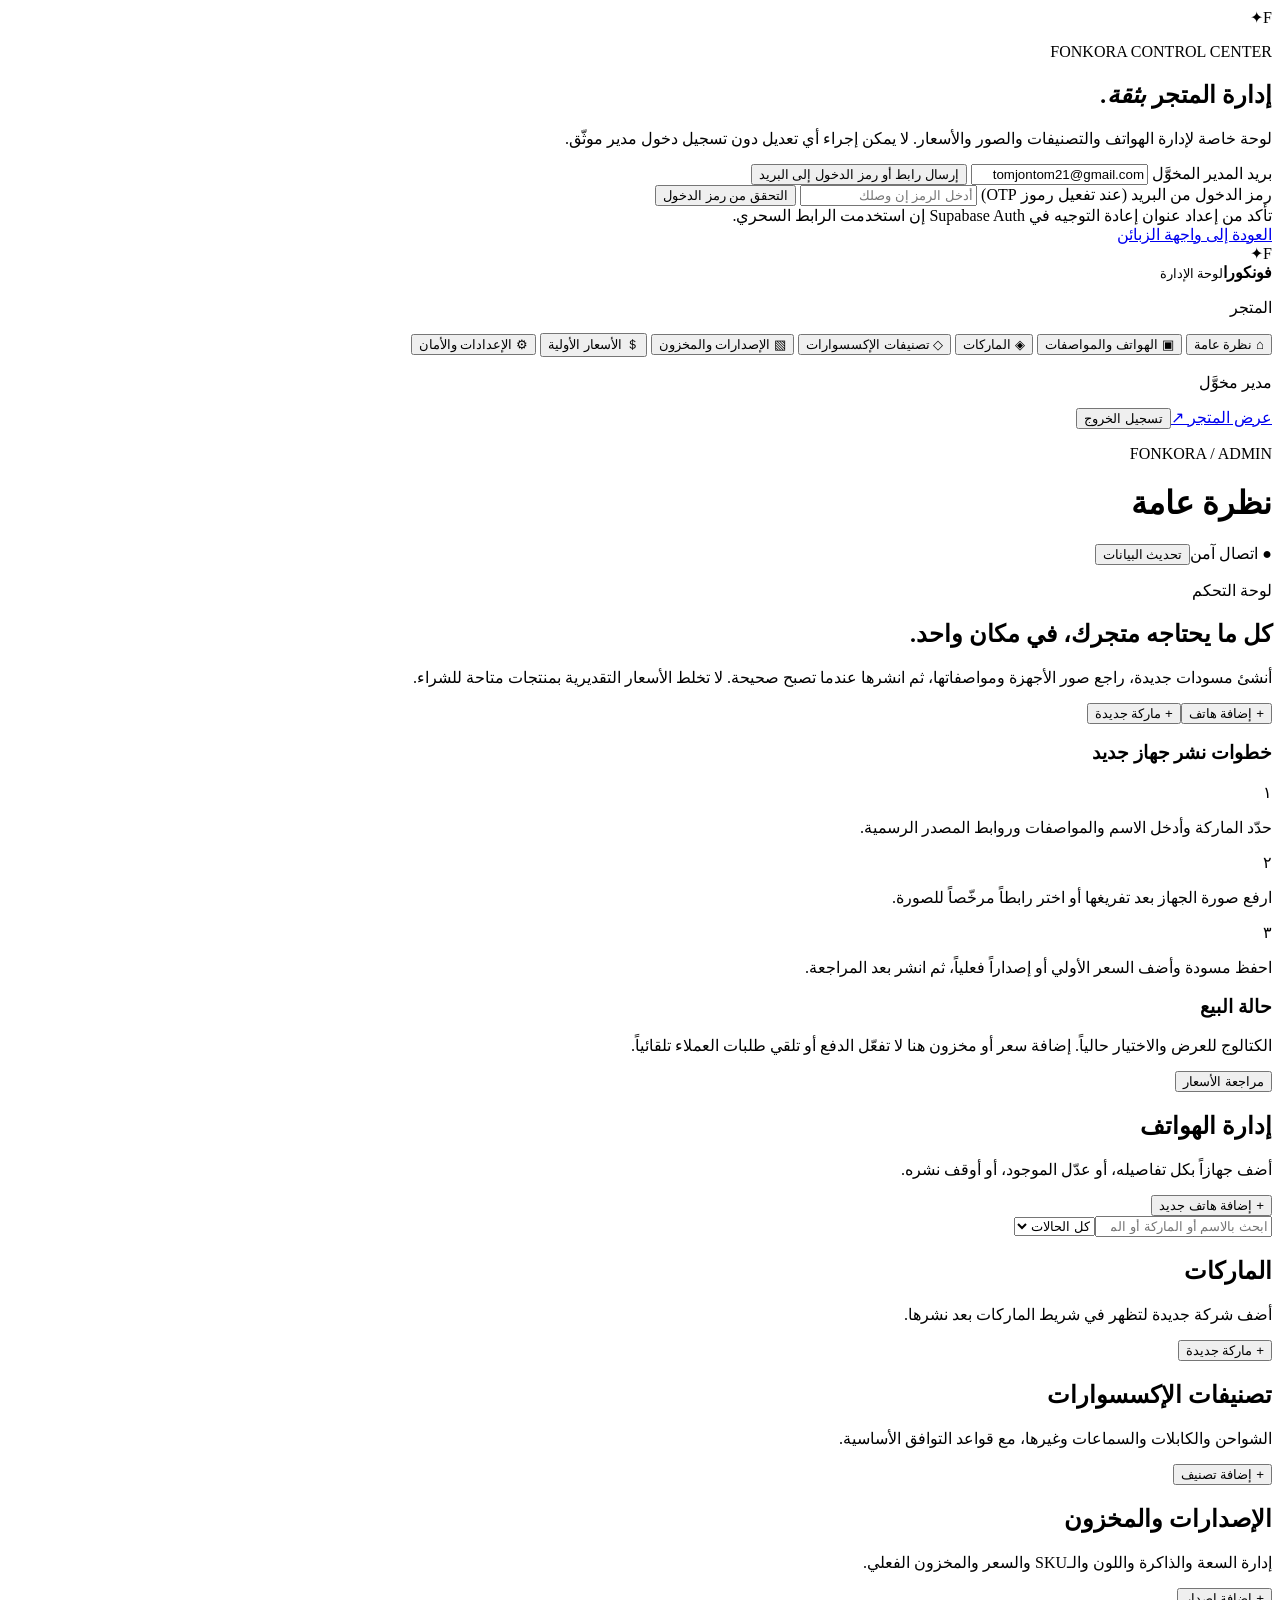
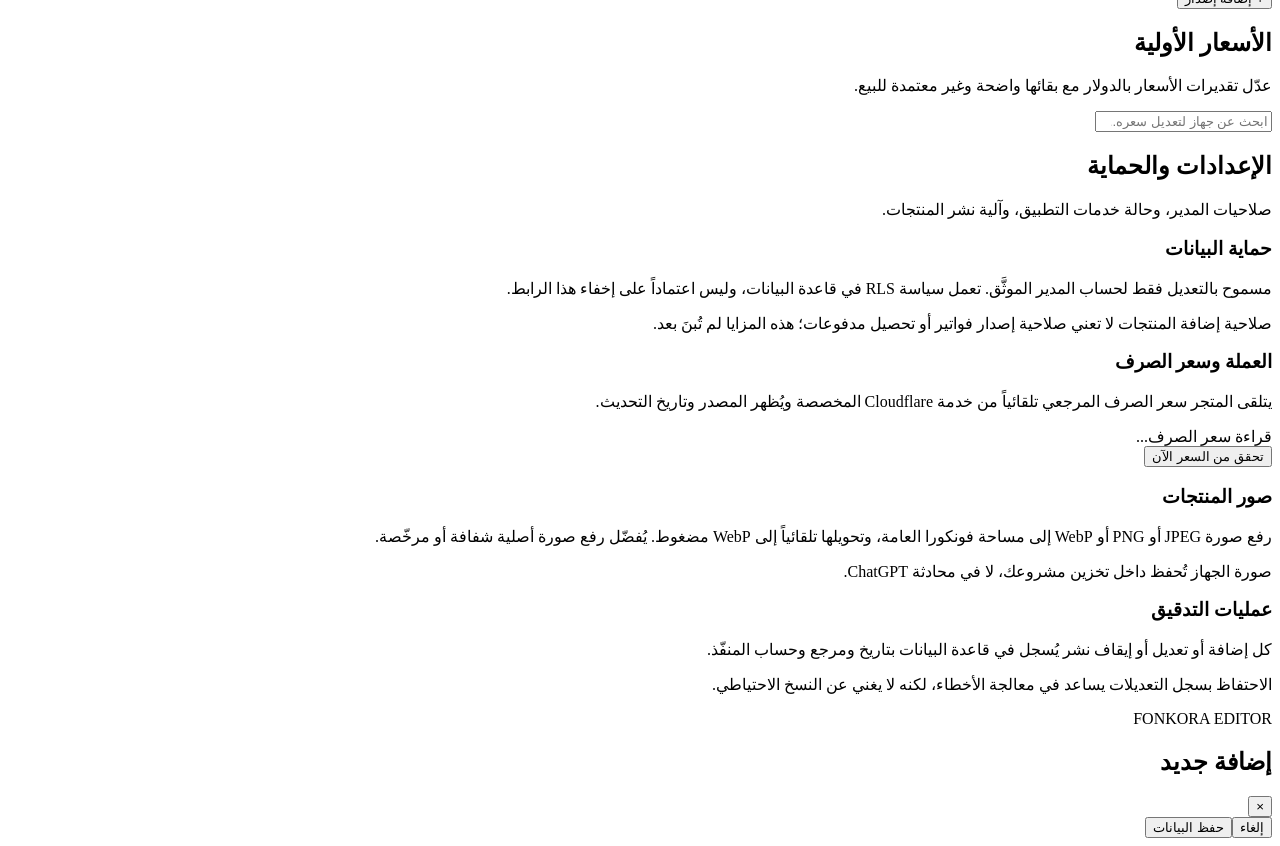
==== admin.html @ d1c64611 "feat(admin): add dedicated RTL management dashboard with product, brand, accessory, variant and pric" ====
<!doctype html>
<html lang="ar" dir="rtl">
<head>
<meta charset="utf-8">
<meta name="viewport" content="width=device-width,initial-scale=1,viewport-fit=cover">
<meta name="theme-color" content="#0a1323">
<meta name="robots" content="noindex,nofollow,noarchive">
<meta name="description" content="لوحة إدارة فونكورا — الدخول للمصرح لهم فقط">
<link rel="icon" href="./assets/icon.svg" type="image/svg+xml">
<link rel="stylesheet" href="./admin.css">
<title>لوحة إدارة فونكورا | FONKORA</title>
</head>
<body>
<div id="toast" role="status" aria-live="polite" class="toast"></div>
<section id="login" class="login-screen" aria-label="تسجيل دخول المدير">
 <div class="login-glow"></div>
 <div class="login-card">
  <div class="brand-mark" aria-hidden="true">F<span>✦</span></div>
  <p class="eyebrow">FONKORA CONTROL CENTER</p>
  <h1>إدارة المتجر <em>بثقة.</em></h1>
  <p class="muted">لوحة خاصة لإدارة الهواتف والتصنيفات والصور والأسعار. لا يمكن إجراء أي تعديل دون تسجيل دخول مدير موثّق.</p>
  <form id="loginForm">
   <label for="loginEmail">بريد المدير المخوَّل</label>
   <input id="loginEmail" type="email" autocomplete="username" value="tomjontom21@gmail.com" readonly required>
   <button id="sendLink" class="btn primary" type="submit">إرسال رابط أو رمز الدخول إلى البريد</button>
  </form>
  <form id="verifyForm" class="hidden">
   <label for="loginToken">رمز الدخول من البريد (عند تفعيل رموز OTP)</label>
   <input id="loginToken" type="text" inputmode="numeric" autocomplete="one-time-code" maxlength="12" placeholder="أدخل الرمز إن وصلك" pattern="[0-9]{6,12}">
   <button class="btn outline" type="submit">التحقق من رمز الدخول</button>
  </form>
  <div id="loginStatus" class="message muted" role="status">تأكد من إعداد عنوان إعادة التوجيه في Supabase Auth إن استخدمت الرابط السحري.</div>
  <a class="quiet-link" href="./">العودة إلى واجهة الزبائن</a>
 </div>
</section>

<div id="dashboard" class="dashboard hidden">
 <aside class="sidebar">
  <div class="sidebar-brand"><div class="brand-mark">F<span>✦</span></div><div><strong>فونكورا</strong><small>لوحة الإدارة</small></div></div>
  <p class="side-section">المتجر</p>
  <nav aria-label="أقسام الإدارة">
   <button class="nav-btn active" data-page="overview">⌂ <span>نظرة عامة</span></button>
   <button class="nav-btn" data-page="phones">▣ <span>الهواتف والمواصفات</span></button>
   <button class="nav-btn" data-page="brands">◈ <span>الماركات</span></button>
   <button class="nav-btn" data-page="categories">◇ <span>تصنيفات الإكسسوارات</span></button>
   <button class="nav-btn" data-page="variants">▧ <span>الإصدارات والمخزون</span></button>
   <button class="nav-btn" data-page="prices">＄ <span>الأسعار الأولية</span></button>
   <button class="nav-btn" data-page="settings">⚙ <span>الإعدادات والأمان</span></button>
  </nav>
  <div class="sidebar-foot"><p id="identity" class="muted">مدير مخوَّل</p><a href="./" target="_blank" rel="noopener">عرض المتجر ↗</a><button id="logout" class="logout">تسجيل الخروج</button></div>
 </aside>
 <div class="main-area">
  <header class="topbar"><div><p class="eyebrow">FONKORA / ADMIN</p><h1 id="pageTitle">نظرة عامة</h1></div><div class="topbar-actions"><span class="state-chip">● اتصال آمن</span><button class="btn outline small" id="reloadAll">تحديث البيانات</button></div></header>
  <main class="content">
   <section class="tab active" id="page-overview">
    <div class="intro-banner"><p class="eyebrow">لوحة التحكم</p><h2>كل ما يحتاجه متجرك، في مكان واحد.</h2><p>أنشئ مسودات جديدة، راجع صور الأجهزة ومواصفاتها، ثم انشرها عندما تصبح صحيحة. لا تخلط الأسعار التقديرية بمنتجات متاحة للشراء.</p><div class="banner-actions"><button class="btn primary" data-open="phones" data-new="phone">+ إضافة هاتف</button><button class="btn outline" data-open="brands" data-new="brand">+ ماركة جديدة</button></div></div>
    <div class="stat-grid" id="stats"></div>
    <div class="grid-two"><div class="panel"><h3>خطوات نشر جهاز جديد</h3><div class="process"><span>١</span><p>حدّد الماركة وأدخل الاسم والمواصفات وروابط المصدر الرسمية.</p></div><div class="process"><span>٢</span><p>ارفع صورة الجهاز بعد تفريغها أو اختر رابطاً مرخّصاً للصورة.</p></div><div class="process"><span>٣</span><p>احفظ مسودة وأضف السعر الأولي أو إصداراً فعلياً، ثم انشر بعد المراجعة.</p></div></div><div class="panel"><h3>حالة البيع</h3><p class="safe-note">الكتالوج للعرض والاختيار حالياً. إضافة سعر أو مخزون هنا لا تفعّل الدفع أو تلقي طلبات العملاء تلقائياً.</p><p id="overviewCounts" class="muted"></p><button class="btn outline" data-open="prices">مراجعة الأسعار</button></div></div>
   </section>

   <section class="tab" id="page-phones">
    <div class="section-head"><div><h2>إدارة الهواتف</h2><p>أضف جهازاً بكل تفاصيله، أو عدّل الموجود، أو أوقف نشره.</p></div><button class="btn primary" id="newPhone">+ إضافة هاتف جديد</button></div>
    <div class="panel list-tools"><input id="phoneSearch" type="search" placeholder="ابحث بالاسم أو الماركة أو المعرّف..." aria-label="البحث في الهواتف"><select id="phoneStateFilter" aria-label="حالة النشر"><option value="all">كل الحالات</option><option value="published">المنشورة</option><option value="draft">المسودات</option></select><span id="phoneTotal" class="muted"></span></div>
    <div class="records" id="phonesList"></div>
   </section>

   <section class="tab" id="page-brands">
    <div class="section-head"><div><h2>الماركات</h2><p>أضف شركة جديدة لتظهر في شريط الماركات بعد نشرها.</p></div><button class="btn primary" id="newBrand">+ ماركة جديدة</button></div>
    <div id="brandsList" class="records"></div>
   </section>

   <section class="tab" id="page-categories">
    <div class="section-head"><div><h2>تصنيفات الإكسسوارات</h2><p>الشواحن والكابلات والسماعات وغيرها، مع قواعد التوافق الأساسية.</p></div><button class="btn primary" id="newCategory">+ إضافة تصنيف</button></div>
    <div id="categoriesList" class="records"></div>
   </section>

   <section class="tab" id="page-variants">
    <div class="section-head"><div><h2>الإصدارات والمخزون</h2><p>إدارة السعة والذاكرة واللون والـSKU والسعر والمخزون الفعلي.</p></div><button class="btn primary" id="newVariant">+ إضافة إصدار</button></div>
    <div id="variantsList" class="records"></div>
   </section>

   <section class="tab" id="page-prices">
    <div class="section-head"><div><h2>الأسعار الأولية</h2><p>عدّل تقديرات الأسعار بالدولار مع بقائها واضحة وغير معتمدة للبيع.</p></div></div>
    <div class="panel"><input id="priceSearch" type="search" placeholder="ابحث عن جهاز لتعديل سعره..."><div id="pricesList" class="price-list"></div></div>
   </section>

   <section class="tab" id="page-settings">
    <div class="section-head"><div><h2>الإعدادات والحماية</h2><p>صلاحيات المدير، وحالة خدمات التطبيق، وآلية نشر المنتجات.</p></div></div>
    <div class="grid-two">
      <div class="panel"><h3>حماية البيانات</h3><p>مسموح بالتعديل فقط لحساب المدير الموثَّق. تعمل سياسة RLS في قاعدة البيانات، وليس اعتماداً على إخفاء هذا الرابط.</p><p class="safe-note">صلاحية إضافة المنتجات لا تعني صلاحية إصدار فواتير أو تحصيل مدفوعات؛ هذه المزايا لم تُبنَ بعد.</p></div>
      <div class="panel"><h3>العملة وسعر الصرف</h3><p>يتلقى المتجر سعر الصرف المرجعي تلقائياً من خدمة Cloudflare المخصصة ويُظهر المصدر وتاريخ التحديث.</p><div id="fxInfo" class="muted">قراءة سعر الصرف...</div><button id="checkFx" class="btn outline">تحقق من السعر الآن</button></div>
      <div class="panel"><h3>صور المنتجات</h3><p>رفع صورة JPEG أو PNG أو WebP إلى مساحة فونكورا العامة، وتحويلها تلقائياً إلى WebP مضغوط. يُفضّل رفع صورة أصلية شفافة أو مرخّصة.</p><p class="muted">صورة الجهاز تُحفظ داخل تخزين مشروعك، لا في محادثة ChatGPT.</p></div>
      <div class="panel"><h3>عمليات التدقيق</h3><p>كل إضافة أو تعديل أو إيقاف نشر يُسجل في قاعدة البيانات بتاريخ ومرجع وحساب المنفّذ.</p><p class="muted">الاحتفاظ بسجل التعديلات يساعد في معالجة الأخطاء، لكنه لا يغني عن النسخ الاحتياطي.</p></div>
    </div>
   </section>
  </main>
 </div>
</div>

<div id="editorOverlay" class="editor-overlay hidden" role="presentation">
 <section class="editor-panel" role="dialog" aria-modal="true" aria-labelledby="editorHeading">
  <header class="editor-head"><div><p class="eyebrow">FONKORA EDITOR</p><h2 id="editorHeading">إضافة جديد</h2></div><button id="closeEditor" type="button" class="icon-close" aria-label="إغلاق">×</button></header>
  <form id="editorForm" autocomplete="off">
   <div id="editorFields"></div>
   <div id="editorStatus" class="muted" role="status"></div>
   <footer class="editor-foot"><button id="cancelEdit" type="button" class="btn outline">إلغاء</button><button id="saveEdit" type="submit" class="btn primary">حفظ البيانات</button></footer>
  </form>
 </section>
</div>
<script src="./admin.js" defer></script>
</body>
</html>
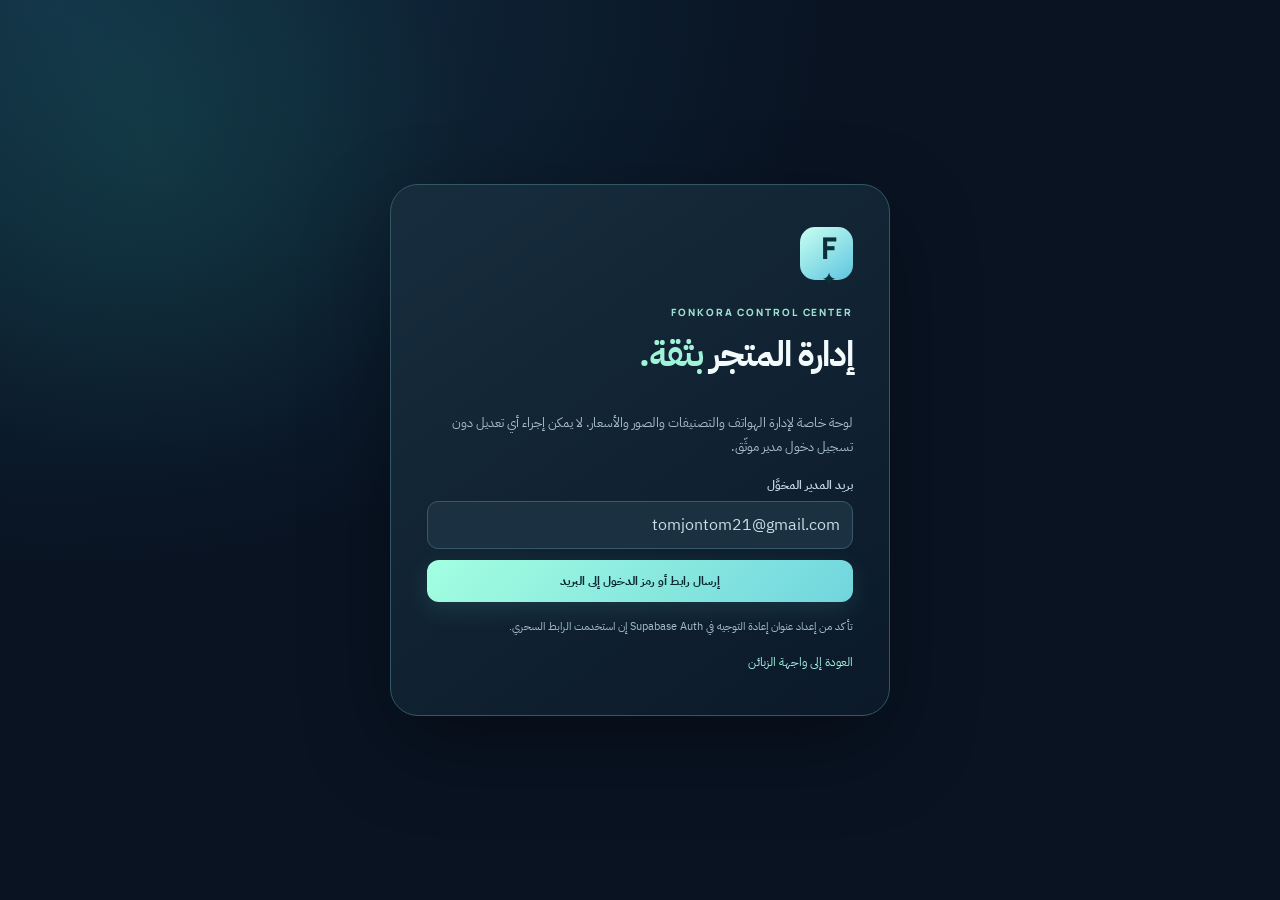
==== commit 0a79ee4a: "feat(admin): manage public catalog categories and accessory compatibility categories separately" ====
--- a/admin.html
+++ b/admin.html
@@ -70,8 +70,9 @@
    </section>
 
    <section class="tab" id="page-categories">
-    <div class="section-head"><div><h2>تصنيفات الإكسسوارات</h2><p>الشواحن والكابلات والسماعات وغيرها، مع قواعد التوافق الأساسية.</p></div><button class="btn primary" id="newCategory">+ إضافة تصنيف</button></div>
-    <div id="categoriesList" class="records"></div>
+    <div class="section-head"><div><h2>تصنيفات المتجر</h2><p>أنشئ تصنيفات للهواتف والإكسسوارات لتنظيم التصفح وإدارة الكتالوج.</p></div><div class="banner-actions"><button class="btn primary" id="newCatalogCategory">+ تصنيف عام</button><button class="btn outline" id="newCategory">+ تصنيف إكسسوار</button></div></div>
+    <div class="panel"><h3>التصنيفات العامة</h3><div id="catalogCategoriesList" class="records"></div></div>
+    <div class="panel"><h3>فئات الإكسسوارات والتوافق</h3><div id="categoriesList" class="records"></div></div>
    </section>
 
    <section class="tab" id="page-variants">
--- a/admin.css
+++ b/admin.css
@@ -0,0 +1,8 @@
+@import url('https://fonts.googleapis.com/css2?family=IBM+Plex+Sans+Arabic:wght@400;500;600;700&family=Manrope:wght@500;600;700;800&display=swap');
+:root{font-family:"IBM Plex Sans Arabic",Tahoma,Arial,sans-serif;color-scheme:dark;--bg:#091322;--panel:#101f30;--panel2:#15283a;--stroke:#31475a;--text:#f2fafb;--muted:#a6bcc9;--mint:#9ef3d8;--cyan:#65c7e0;--warning:#ffe0a2}
+*{box-sizing:border-box}html,body{margin:0;min-height:100%;background:var(--bg);color:var(--text)}body{background:radial-gradient(ellipse at 4% 0%,#123146 0%,#091322 45%)}button,input,select,textarea{font:inherit}button{cursor:pointer}button:disabled{opacity:.6;cursor:wait}a{color:var(--mint);text-decoration:none}.hidden{display:none!important}.muted{color:var(--muted)}.eyebrow{font:800 10px Manrope,Tahoma,sans-serif;letter-spacing:1.9px;color:#9fe1d1}.btn{display:inline-flex;justify-content:center;align-items:center;gap:8px;border-radius:12px;border:1px solid #426677;padding:12px 19px;font-size:12px;font-weight:700;background:var(--panel2);color:var(--text);transition:.2s}.btn:hover{filter:brightness(1.15)}.btn.primary{background:linear-gradient(135deg,#a3ffe0,#71d5de);border:0;color:#0b2730;box-shadow:0 8px 25px rgba(104,224,207,.12)}.btn.outline{background:#163044;border-color:#527e88;color:#d6fff4}.btn.small{padding:8px 12px;font-size:11px}.quiet-link{display:inline-block;margin-top:18px;font-size:12px;color:#a1f1df}.toast{position:fixed;z-index:300;bottom:26px;left:50%;transform:translateX(-50%) translateY(40px);opacity:0;padding:13px 18px;max-width:min(95vw,600px);border:1px solid #518a85;border-radius:13px;background:#14352f;color:#e3fff1;transition:.2s;pointer-events:none;box-shadow:0 16px 45px #0008;font-size:13px}.toast.show{transform:translateX(-50%) translateY(0);opacity:1}.toast.error{border-color:#b77276;background:#42262d;color:#ffdedc}
+input,select,textarea{color:var(--text);border:1px solid #39586b;background:#0d1e2d;border-radius:11px;padding:11px 12px;width:100%;min-width:0;outline-offset:2px}textarea{resize:vertical;min-height:98px;line-height:1.8}input:focus-visible,select:focus-visible,textarea:focus-visible{outline:2px solid var(--mint)}input[readonly]{background:#1b3041;color:#c5e0e5}label{font-size:12px;font-weight:600;color:#bed5df}h1,h2,h3,p{margin-top:0}h1,h2,h3{line-height:1.5}p{line-height:1.9;font-size:13px}.login-screen{min-height:100vh;display:grid;place-items:center;padding:22px;overflow:hidden;position:relative}.login-glow{position:absolute;width:700px;height:700px;border-radius:50%;background:radial-gradient(circle,#1b655d44,transparent 65%);top:-200px;left:-200px;pointer-events:none}.login-card{position:relative;z-index:1;width:100%;max-width:500px;border:1px solid #345766;background:linear-gradient(145deg,#172d3d,#0b1929);border-radius:28px;padding:42px 36px;box-shadow:0 30px 90px #0005}.brand-mark{background:linear-gradient(145deg,#c9fff1,#5dc5df);color:#0b3038;font:800 30px Manrope,sans-serif;display:grid;place-items:center;border-radius:15px;width:53px;height:53px;letter-spacing:-4px}.brand-mark span{font-size:16px}.login-card>.eyebrow{margin-top:25px}.login-card h1{font-size:35px;font-weight:700;letter-spacing:-1px}.login-card h1 em{color:var(--mint);font-style:normal}.login-card label{display:block;margin:16px 0 7px}.login-card .btn{width:100%;margin-top:11px}.login-card .message{font-size:11px;margin-top:16px}
+.dashboard{display:grid;grid-template-columns:236px minmax(0,1fr);min-height:100vh}.sidebar{position:sticky;top:0;height:100vh;display:flex;flex-direction:column;gap:8px;border-left:1px solid #2b465a;background:#0d1b2b;padding:23px 14px}.sidebar-brand{display:flex;align-items:center;gap:12px;margin-bottom:26px;padding:5px}.sidebar-brand strong{display:block;font-size:18px}.sidebar-brand small{color:#96b8c7;font-size:10px}.side-section{font-size:10px;color:#7f9cad;padding:0 12px;margin:5px 0 7px}.sidebar nav{display:grid;gap:5px}.nav-btn{border:1px solid transparent;background:transparent;display:flex;align-items:center;text-align:right;gap:12px;color:#b9cbd6;padding:12px 15px;border-radius:12px;font-size:12px;font-weight:600}.nav-btn.active{background:#1c4548;color:#b5ffe3;border-color:#4a7773}.nav-btn:hover{background:#1b3546}.sidebar-foot{margin-top:auto;border-top:1px solid #30485a;padding:15px 8px;display:grid;gap:10px}.sidebar-foot p{font-size:10px;overflow-wrap:anywhere;margin:0}.sidebar-foot a{font-size:11px}.logout{background:#2c2231;color:#ffc9c9;border:1px solid #664e5f;border-radius:11px;padding:11px}.topbar{padding:25px 33px;border-bottom:1px solid #2d4657;background:#0c1928c2;display:flex;align-items:center;justify-content:space-between;gap:12px}.topbar h1{font-size:25px;margin:4px 0 0}.topbar .eyebrow{margin:0}.topbar-actions{display:flex;align-items:center;gap:13px}.state-chip{font-size:10px;color:#aeffdf;border-radius:50px;border:1px solid #35655f;padding:8px 10px;background:#173d3a;white-space:nowrap}.content{max-width:1400px;margin:0 auto;padding:27px 31px 60px}.tab{display:none}.tab.active{display:block}.intro-banner{border:1px solid #37747c;border-radius:24px;background:radial-gradient(circle at 20% 20%,#205d60,#122c43 65%,#112439);padding:29px;margin-bottom:20px}.intro-banner h2{font-size:26px;max-width:570px;margin:6px 0}.intro-banner>p:last-of-type{color:#b4d7db;max-width:650px}.banner-actions{display:flex;gap:10px;flex-wrap:wrap;margin-top:15px}.stat-grid{display:grid;grid-template-columns:repeat(4,minmax(0,1fr));gap:14px;margin-bottom:20px}.stat{background:var(--panel);border:1px solid var(--stroke);border-radius:18px;padding:19px}.stat small{font-size:11px;color:var(--muted)}.stat strong{display:block;font:800 28px Manrope,sans-serif;margin-top:9px;color:#d9fff2}.grid-two{display:grid;grid-template-columns:1fr 1fr;gap:18px}.panel{background:var(--panel);border:1px solid var(--stroke);border-radius:18px;padding:21px;margin-bottom:17px}.panel h3{font-size:16px}.safe-note{color:#e8d7a2;border:1px solid #716743;background:#433b2238;border-radius:13px;padding:12px}.process{display:flex;gap:11px;align-items:flex-start;margin:12px 0}.process span{border-radius:11px;background:#245854;color:var(--mint);padding:7px 12px;font-weight:700;font-size:12px}.process p{margin:0}.section-head{display:flex;justify-content:space-between;align-items:center;gap:15px;margin-bottom:17px}.section-head h2{font-size:23px;margin:0}.section-head p{color:var(--muted);margin:3px 0 0}.list-tools{display:flex;gap:11px;align-items:center}.list-tools input{max-width:500px}.list-tools select{max-width:180px}.records{display:grid;gap:10px}.record{display:flex;align-items:center;gap:14px;background:#112338;border:1px solid #325066;border-radius:15px;padding:13px 15px}.record-img{flex:none;width:66px;height:66px;border-radius:13px;border:1px solid #2b5165;object-fit:contain;background:radial-gradient(circle,#215366,#142f46)}.record-image-fallback{display:grid;place-items:center;color:#9ed9df;font-size:22px}.record-main{min-width:0;flex:1}.record-main strong{display:block;font-size:13px;line-height:1.6}.record-main p{color:#9cb8ca;font-size:11px;margin:2px 0;overflow-wrap:anywhere}.record-meta{display:flex;align-items:center;gap:8px;flex-wrap:wrap}.pill{font-size:10px;white-space:nowrap;border:1px solid #426878;border-radius:20px;padding:4px 9px;background:#203e50;color:#cce5ee}.pill.draft{border-color:#6f6252;color:#f4dcaf;background:#443721}.pill.published{border-color:#3e7163;color:#bcffe3;background:#1f4840}.record-action{background:#1e4551;border:1px solid #4b8382;color:#baffeb;padding:9px 13px;border-radius:10px;font-weight:600;font-size:11px}.price-list{display:grid;gap:7px;max-height:65vh;overflow:auto;margin-top:16px}.price-line{display:grid;grid-template-columns:1fr 130px 120px;align-items:center;gap:12px;padding:10px;border-bottom:1px solid #264054}.price-line strong{font-size:12px}.price-line small{display:block;color:var(--muted);font-size:10px}.price-line button{border:1px solid #588b83;background:#193f3c;color:#c0ffe3;padding:8px;border-radius:10px;font-size:11px}
+.editor-overlay{position:fixed;z-index:150;inset:0;background:#030a11bb;display:flex;justify-content:flex-start;align-items:stretch}.editor-panel{width:min(790px,100vw);overflow:hidden;display:flex;flex-direction:column;height:100%;background:#0e1d2e;border-right:1px solid #4a6b7d;box-shadow:0 0 70px #0009}.editor-head{display:flex;align-items:center;justify-content:space-between;padding:20px 26px;border-bottom:1px solid #345168}.editor-head h2{margin:0;font-size:22px}.editor-head .eyebrow{margin:0}.icon-close{font-size:26px;color:#dfebf0;background:#183043;border:1px solid #47667b;border-radius:12px;width:43px;height:43px}.editor-panel form{display:flex;flex-direction:column;flex:1;min-height:0}.editor-panel #editorFields{overflow:auto;flex:1;padding:23px 25px}.form-grid{display:grid;grid-template-columns:1fr 1fr;gap:15px}.field{display:grid;gap:8px;margin-bottom:9px}.field.wide{grid-column:1/-1}.field small{color:var(--muted);font-size:10px}.checkbox-field{display:flex;gap:10px;align-items:center;border:1px solid #305168;border-radius:12px;background:#13293c;padding:13px}.checkbox-field input{width:20px;height:20px;accent-color:#88e8cf}.checkbox-field label{flex:1}.form-block-title{grid-column:1/-1;font-size:14px;margin:10px 0 0;padding-bottom:9px;border-bottom:1px solid #355163}.image-preview{border-radius:15px;background:radial-gradient(circle,#28495c,#0b1d2c);min-height:160px;display:grid;place-items:center;overflow:hidden}.image-preview img{max-height:200px;width:95%;object-fit:contain;filter:drop-shadow(0 12px 17px #0007)}.editor-foot{display:flex;justify-content:flex-end;gap:11px;border-top:1px solid #355163;padding:15px 25px;background:#102236}.editor-foot .btn{min-width:100px}.editor-panel #editorStatus{padding:7px 25px;font-size:11px;min-height:24px}.editor-tip{background:#143743;border:1px solid #3e6974;border-radius:12px;color:#d0f0ee;padding:11px 13px;font-size:11px;line-height:1.8}.warning-tip{background:#4235225a;border-color:#726142;color:#f4dfb2}
+@media(max-width:1080px){.stat-grid{grid-template-columns:repeat(2,minmax(0,1fr))}.grid-two{grid-template-columns:1fr}.sidebar{width:218px}.dashboard{grid-template-columns:218px 1fr}}
+@media(max-width:750px){.dashboard{display:block}.sidebar{width:100%;height:auto;position:sticky;top:0;z-index:50;padding:9px 12px;background:#0d1b2bee;border-bottom:1px solid #365568;border-left:0}.sidebar-brand{margin:0}.sidebar-brand .brand-mark{height:35px;width:35px;font-size:20px}.sidebar-brand small,.sidebar .side-section,.sidebar-foot{display:none}.sidebar nav{display:flex;overflow:auto;gap:6px;padding-bottom:5px}.nav-btn{flex:none;padding:9px 11px;white-space:nowrap;font-size:11px}.topbar{padding:13px 16px}.topbar h1{font-size:18px}.topbar .state-chip{display:none}.content{padding:15px 13px 38px}.intro-banner{padding:22px}.intro-banner h2{font-size:22px}.stat-grid{gap:9px}.stat{padding:15px}.stat strong{font-size:23px}.section-head{align-items:flex-start;flex-wrap:wrap}.section-head h2{font-size:20px}.list-tools{flex-wrap:wrap}.list-tools input{width:100%;max-width:unset}.list-tools select{flex:1}.record{gap:10px;padding:11px}.record-img{width:51px;height:57px}.record-action{padding:8px}.record-main strong{font-size:11px}.record-meta .pill{font-size:9px}.price-line{grid-template-columns:1fr 96px 65px;gap:5px}.price-line input{padding:7px}.price-line button{padding:8px 5px}.editor-head{padding:15px}.editor-panel #editorFields{padding:16px}.editor-foot{padding:12px}.form-grid{grid-template-columns:1fr}.field.wide,.form-block-title{grid-column:1}.editor-panel{width:100vw}.login-card{padding:28px 19px}.login-card h1{font-size:28px}}
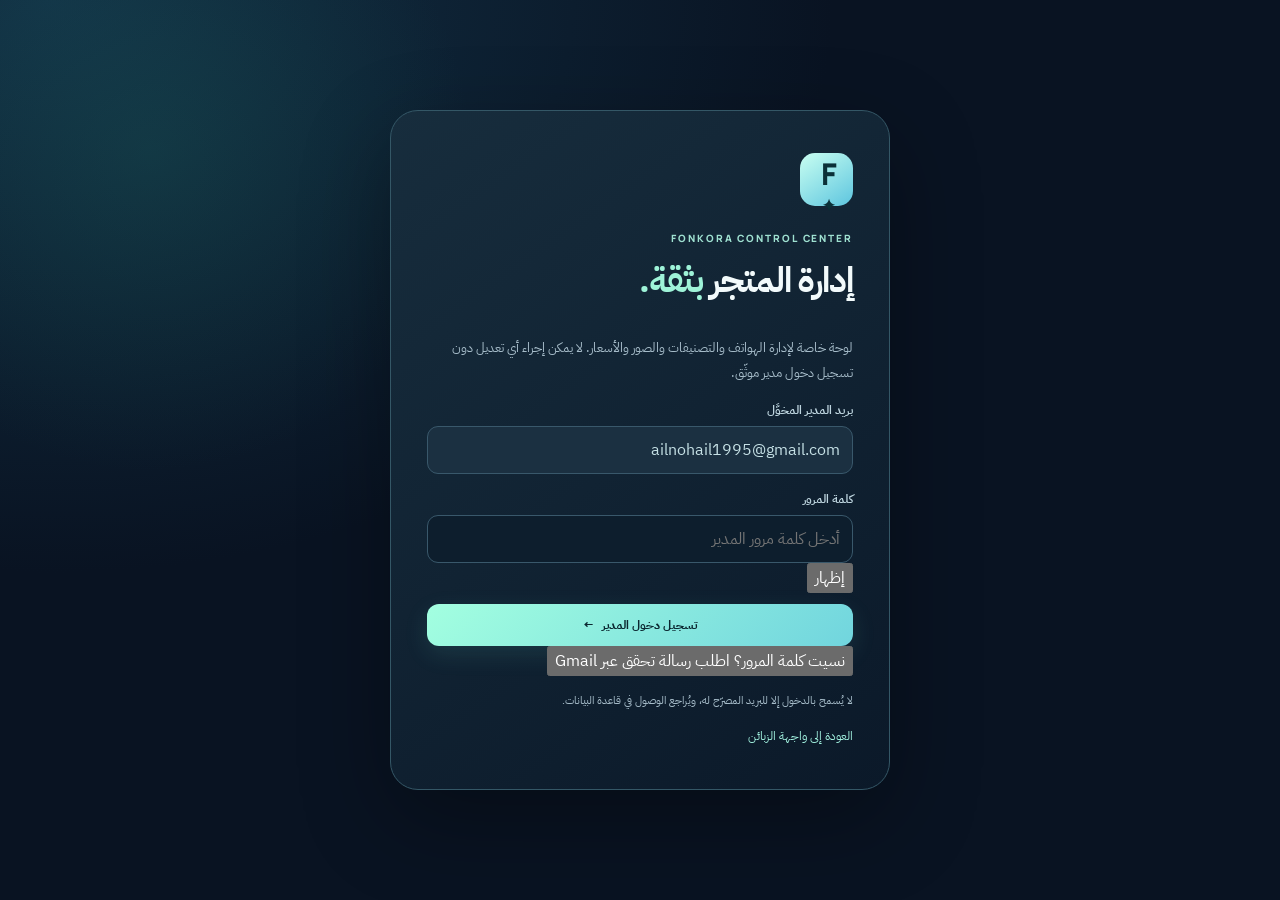
==== commit 3d50e0d1: "feat(auth): switch manager login to designated Gmail + password, add email-verified recovery and cha" ====
--- a/admin.html
+++ b/admin.html
@@ -21,15 +21,25 @@
   <p class="muted">لوحة خاصة لإدارة الهواتف والتصنيفات والصور والأسعار. لا يمكن إجراء أي تعديل دون تسجيل دخول مدير موثّق.</p>
   <form id="loginForm">
    <label for="loginEmail">بريد المدير المخوَّل</label>
-   <input id="loginEmail" type="email" autocomplete="username" value="tomjontom21@gmail.com" readonly required>
-   <button id="sendLink" class="btn primary" type="submit">إرسال رابط أو رمز الدخول إلى البريد</button>
+   <input id="loginEmail" type="email" autocomplete="username" value="ailnohail1995@gmail.com" readonly required>
+   <label for="loginPassword">كلمة المرور</label>
+   <div class="password-wrap"><input id="loginPassword" type="password" autocomplete="current-password" placeholder="أدخل كلمة مرور المدير" required minlength="8"><button type="button" id="showLoginPassword" class="password-visibility" aria-label="إظهار كلمة المرور">إظهار</button></div>
+   <button id="loginSubmit" class="btn primary" type="submit">تسجيل دخول المدير <span aria-hidden="true">←</span></button>
   </form>
-  <form id="verifyForm" class="hidden">
-   <label for="loginToken">رمز الدخول من البريد (عند تفعيل رموز OTP)</label>
-   <input id="loginToken" type="text" inputmode="numeric" autocomplete="one-time-code" maxlength="12" placeholder="أدخل الرمز إن وصلك" pattern="[0-9]{6,12}">
-   <button class="btn outline" type="submit">التحقق من رمز الدخول</button>
+  <button id="forgotPassword" type="button" class="quiet-reset">نسيت كلمة المرور؟ اطلب رسالة تحقق عبر Gmail</button>
+  <form id="recoveryForm" class="hidden" autocomplete="off">
+   <h2>تأكيد تغيير كلمة المرور</h2>
+   <p class="muted" id="recoveryHelp">سنرسل رسالة استعادة إلى بريد المدير. افتح رابط التحقق، أو أدخل الرمز إذا وصل رمز رقمي.</p>
+   <label for="recoveryCode">رمز التحقق من البريد (اختياري عند استخدام الرابط)</label>
+   <input id="recoveryCode" type="text" inputmode="numeric" autocomplete="one-time-code" maxlength="12" placeholder="رمز التحقق إن كان مذكوراً في الرسالة">
+   <label for="newPassword">كلمة المرور الجديدة</label>
+   <input id="newPassword" type="password" autocomplete="new-password" minlength="12" placeholder="١٢ محرفاً على الأقل" required>
+   <label for="confirmNewPassword">تأكيد كلمة المرور</label>
+   <input id="confirmNewPassword" type="password" autocomplete="new-password" minlength="12" placeholder="أعد كتابة كلمة المرور الجديدة" required>
+   <button id="confirmRecovery" class="btn primary" type="submit">تأكيد التحقق وتغيير كلمة المرور</button>
+   <button id="cancelRecovery" type="button" class="btn outline">العودة إلى تسجيل الدخول</button>
   </form>
-  <div id="loginStatus" class="message muted" role="status">تأكد من إعداد عنوان إعادة التوجيه في Supabase Auth إن استخدمت الرابط السحري.</div>
+  <div id="loginStatus" class="message muted" role="status">لا يُسمح بالدخول إلا للبريد المصرّح له، ويُراجع الوصول في قاعدة البيانات.</div>
   <a class="quiet-link" href="./">العودة إلى واجهة الزبائن</a>
  </div>
 </section>
@@ -88,10 +98,10 @@
    <section class="tab" id="page-settings">
     <div class="section-head"><div><h2>الإعدادات والحماية</h2><p>صلاحيات المدير، وحالة خدمات التطبيق، وآلية نشر المنتجات.</p></div></div>
     <div class="grid-two">
-      <div class="panel"><h3>حماية البيانات</h3><p>مسموح بالتعديل فقط لحساب المدير الموثَّق. تعمل سياسة RLS في قاعدة البيانات، وليس اعتماداً على إخفاء هذا الرابط.</p><p class="safe-note">صلاحية إضافة المنتجات لا تعني صلاحية إصدار فواتير أو تحصيل مدفوعات؛ هذه المزايا لم تُبنَ بعد.</p></div>
+      <div class="panel"><h3>حماية البيانات</h3><p>المدير المخوَّل: <strong>ailnohail1995@gmail.com</strong></p><button id="changePassword" type="button" class="btn outline">🔐 تغيير كلمة المرور عبر البريد</button><p id="recoveryStatus" class="muted">يتطلب التغيير التحقق برسالة من Supabase Auth تصل إلى بريد المدير.</p><p>مسموح بالتعديل فقط لحساب المدير الموثَّق. تعمل سياسة RLS في قاعدة البيانات، وليس اعتماداً على إخفاء هذا الرابط.</p><p class="safe-note">صلاحية إضافة المنتجات لا تعني صلاحية إصدار فواتير أو تحصيل مدفوعات؛ هذه المزايا لم تُبنَ بعد.</p></div>
       <div class="panel"><h3>العملة وسعر الصرف</h3><p>يتلقى المتجر سعر الصرف المرجعي تلقائياً من خدمة Cloudflare المخصصة ويُظهر المصدر وتاريخ التحديث.</p><div id="fxInfo" class="muted">قراءة سعر الصرف...</div><button id="checkFx" class="btn outline">تحقق من السعر الآن</button></div>
       <div class="panel"><h3>صور المنتجات</h3><p>رفع صورة JPEG أو PNG أو WebP إلى مساحة فونكورا العامة، وتحويلها تلقائياً إلى WebP مضغوط. يُفضّل رفع صورة أصلية شفافة أو مرخّصة.</p><p class="muted">صورة الجهاز تُحفظ داخل تخزين مشروعك، لا في محادثة ChatGPT.</p></div>
-      <div class="panel"><h3>عمليات التدقيق</h3><p>كل إضافة أو تعديل أو إيقاف نشر يُسجل في قاعدة البيانات بتاريخ ومرجع وحساب المنفّذ.</p><p class="muted">الاحتفاظ بسجل التعديلات يساعد في معالجة الأخطاء، لكنه لا يغني عن النسخ الاحتياطي.</p></div>
+      <div class="panel"><h3>عمليات التدقيق</h3><p>كل إضافة أو تعديل أو إيقاف نشر يُسجل في قاعدة البيانات بتاريخ ومرجع وحساب المنفّذ.</p><p class="muted">الاحتفاظ بسجل التعديلات يساعد في معالجة الأخطاء، لكنه لا يغني عن النسخ الاحتياطي.</p><button id="showAudit" type="button" class="btn outline">عرض آخر التغييرات</button><div id="auditList" class="audit-list muted" aria-live="polite"></div></div>
     </div>
    </section>
   </main>
--- a/admin.css
+++ b/admin.css
@@ -6,3 +6,5 @@
 .editor-overlay{position:fixed;z-index:150;inset:0;background:#030a11bb;display:flex;justify-content:flex-start;align-items:stretch}.editor-panel{width:min(790px,100vw);overflow:hidden;display:flex;flex-direction:column;height:100%;background:#0e1d2e;border-right:1px solid #4a6b7d;box-shadow:0 0 70px #0009}.editor-head{display:flex;align-items:center;justify-content:space-between;padding:20px 26px;border-bottom:1px solid #345168}.editor-head h2{margin:0;font-size:22px}.editor-head .eyebrow{margin:0}.icon-close{font-size:26px;color:#dfebf0;background:#183043;border:1px solid #47667b;border-radius:12px;width:43px;height:43px}.editor-panel form{display:flex;flex-direction:column;flex:1;min-height:0}.editor-panel #editorFields{overflow:auto;flex:1;padding:23px 25px}.form-grid{display:grid;grid-template-columns:1fr 1fr;gap:15px}.field{display:grid;gap:8px;margin-bottom:9px}.field.wide{grid-column:1/-1}.field small{color:var(--muted);font-size:10px}.checkbox-field{display:flex;gap:10px;align-items:center;border:1px solid #305168;border-radius:12px;background:#13293c;padding:13px}.checkbox-field input{width:20px;height:20px;accent-color:#88e8cf}.checkbox-field label{flex:1}.form-block-title{grid-column:1/-1;font-size:14px;margin:10px 0 0;padding-bottom:9px;border-bottom:1px solid #355163}.image-preview{border-radius:15px;background:radial-gradient(circle,#28495c,#0b1d2c);min-height:160px;display:grid;place-items:center;overflow:hidden}.image-preview img{max-height:200px;width:95%;object-fit:contain;filter:drop-shadow(0 12px 17px #0007)}.editor-foot{display:flex;justify-content:flex-end;gap:11px;border-top:1px solid #355163;padding:15px 25px;background:#102236}.editor-foot .btn{min-width:100px}.editor-panel #editorStatus{padding:7px 25px;font-size:11px;min-height:24px}.editor-tip{background:#143743;border:1px solid #3e6974;border-radius:12px;color:#d0f0ee;padding:11px 13px;font-size:11px;line-height:1.8}.warning-tip{background:#4235225a;border-color:#726142;color:#f4dfb2}
 @media(max-width:1080px){.stat-grid{grid-template-columns:repeat(2,minmax(0,1fr))}.grid-two{grid-template-columns:1fr}.sidebar{width:218px}.dashboard{grid-template-columns:218px 1fr}}
 @media(max-width:750px){.dashboard{display:block}.sidebar{width:100%;height:auto;position:sticky;top:0;z-index:50;padding:9px 12px;background:#0d1b2bee;border-bottom:1px solid #365568;border-left:0}.sidebar-brand{margin:0}.sidebar-brand .brand-mark{height:35px;width:35px;font-size:20px}.sidebar-brand small,.sidebar .side-section,.sidebar-foot{display:none}.sidebar nav{display:flex;overflow:auto;gap:6px;padding-bottom:5px}.nav-btn{flex:none;padding:9px 11px;white-space:nowrap;font-size:11px}.topbar{padding:13px 16px}.topbar h1{font-size:18px}.topbar .state-chip{display:none}.content{padding:15px 13px 38px}.intro-banner{padding:22px}.intro-banner h2{font-size:22px}.stat-grid{gap:9px}.stat{padding:15px}.stat strong{font-size:23px}.section-head{align-items:flex-start;flex-wrap:wrap}.section-head h2{font-size:20px}.list-tools{flex-wrap:wrap}.list-tools input{width:100%;max-width:unset}.list-tools select{flex:1}.record{gap:10px;padding:11px}.record-img{width:51px;height:57px}.record-action{padding:8px}.record-main strong{font-size:11px}.record-meta .pill{font-size:9px}.price-line{grid-template-columns:1fr 96px 65px;gap:5px}.price-line input{padding:7px}.price-line button{padding:8px 5px}.editor-head{padding:15px}.editor-panel #editorFields{padding:16px}.editor-foot{padding:12px}.form-grid{grid-template-columns:1fr}.field.wide,.form-block-title{grid-column:1}.editor-panel{width:100vw}.login-card{padding:28px 19px}.login-card h1{font-size:28px}}
+
+.audit-list{margin-top:12px}.audit-wrap{display:grid;gap:8px;margin-top:14px}.audit-line{border:1px solid #36566b;background:#11283b;border-radius:10px;padding:10px;display:flex;gap:9px;flex-wrap:wrap;align-items:center;font-size:11px}.audit-line b{color:#b4ffe1}.audit-line span{color:#c6dce5;flex:1;overflow-wrap:anywhere}.audit-line small{color:#95b9c4}
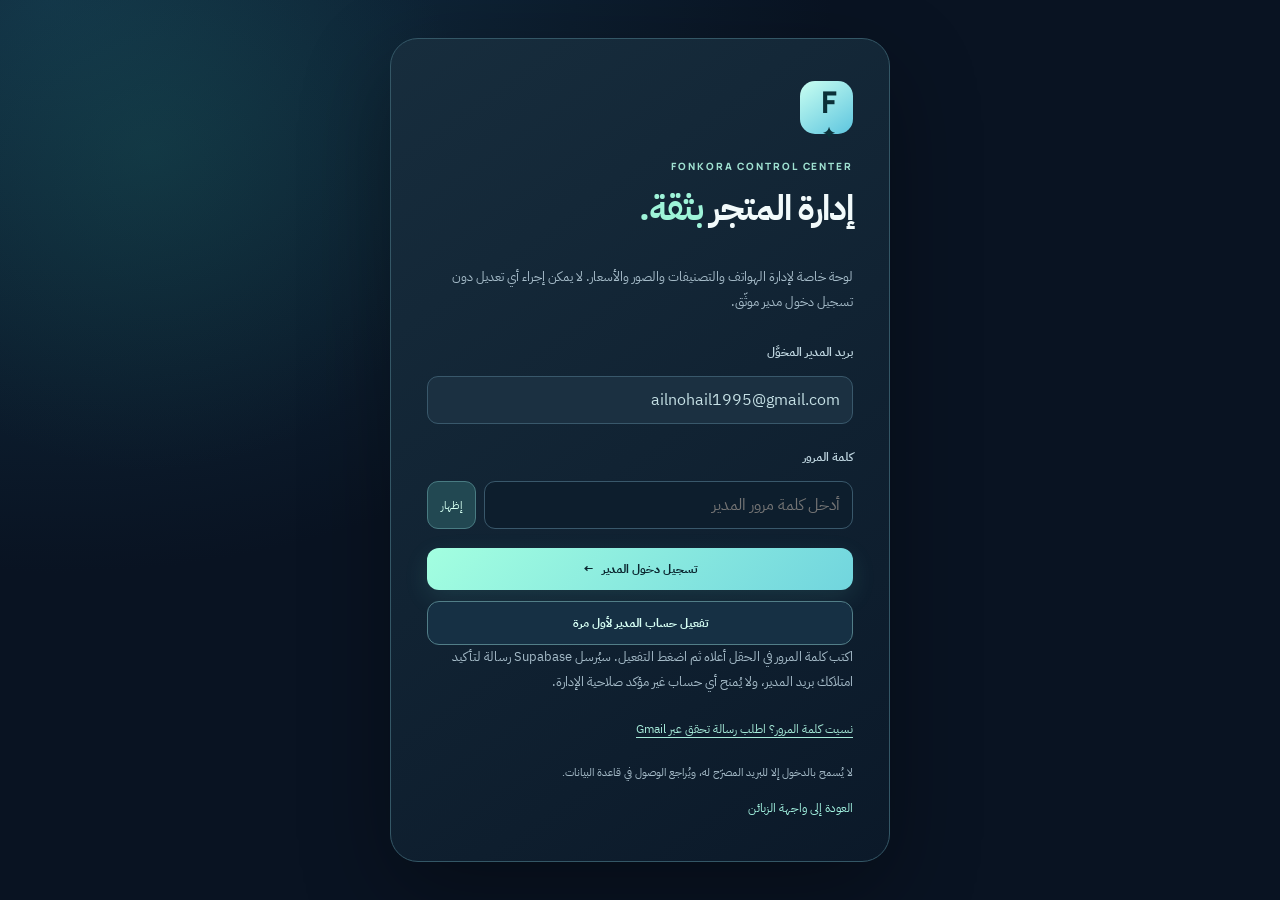
==== commit 15bd4cce: "feat(auth): provide private-password browser enrollment for first admin login, confirmed by Gmail" ====
--- a/admin.html
+++ b/admin.html
@@ -26,6 +26,16 @@
    <div class="password-wrap"><input id="loginPassword" type="password" autocomplete="current-password" placeholder="أدخل كلمة مرور المدير" required minlength="8"><button type="button" id="showLoginPassword" class="password-visibility" aria-label="إظهار كلمة المرور">إظهار</button></div>
    <button id="loginSubmit" class="btn primary" type="submit">تسجيل دخول المدير <span aria-hidden="true">←</span></button>
   </form>
+  <div class="first-activation">
+   <button id="signupAdmin" class="btn outline" type="button">تفعيل حساب المدير لأول مرة</button>
+   <p class="muted">اكتب كلمة المرور في الحقل أعلاه ثم اضغط التفعيل. سيُرسل Supabase رسالة لتأكيد امتلاكك بريد المدير، ولا يُمنح أي حساب غير مؤكد صلاحية الإدارة.</p>
+   <form id="signupConfirmForm" class="hidden">
+     <label for="signupConfirmationCode">رمز تأكيد Gmail، إذا وصل في الرسالة بدلاً من الرابط</label>
+     <input id="signupConfirmationCode" inputmode="numeric" autocomplete="one-time-code" type="text" maxlength="12" placeholder="الرمز من رسالة التفعيل">
+     <button id="verifySignup" class="btn outline" type="submit">تأكيد الحساب بالرمز</button>
+   </form>
+   <p id="signupStatus" role="status" class="muted"></p>
+  </div>
   <button id="forgotPassword" type="button" class="quiet-reset">نسيت كلمة المرور؟ اطلب رسالة تحقق عبر Gmail</button>
   <form id="recoveryForm" class="hidden" autocomplete="off">
    <h2>تأكيد تغيير كلمة المرور</h2>
--- a/admin.css
+++ b/admin.css
@@ -8,3 +8,18 @@
 @media(max-width:750px){.dashboard{display:block}.sidebar{width:100%;height:auto;position:sticky;top:0;z-index:50;padding:9px 12px;background:#0d1b2bee;border-bottom:1px solid #365568;border-left:0}.sidebar-brand{margin:0}.sidebar-brand .brand-mark{height:35px;width:35px;font-size:20px}.sidebar-brand small,.sidebar .side-section,.sidebar-foot{display:none}.sidebar nav{display:flex;overflow:auto;gap:6px;padding-bottom:5px}.nav-btn{flex:none;padding:9px 11px;white-space:nowrap;font-size:11px}.topbar{padding:13px 16px}.topbar h1{font-size:18px}.topbar .state-chip{display:none}.content{padding:15px 13px 38px}.intro-banner{padding:22px}.intro-banner h2{font-size:22px}.stat-grid{gap:9px}.stat{padding:15px}.stat strong{font-size:23px}.section-head{align-items:flex-start;flex-wrap:wrap}.section-head h2{font-size:20px}.list-tools{flex-wrap:wrap}.list-tools input{width:100%;max-width:unset}.list-tools select{flex:1}.record{gap:10px;padding:11px}.record-img{width:51px;height:57px}.record-action{padding:8px}.record-main strong{font-size:11px}.record-meta .pill{font-size:9px}.price-line{grid-template-columns:1fr 96px 65px;gap:5px}.price-line input{padding:7px}.price-line button{padding:8px 5px}.editor-head{padding:15px}.editor-panel #editorFields{padding:16px}.editor-foot{padding:12px}.form-grid{grid-template-columns:1fr}.field.wide,.form-block-title{grid-column:1}.editor-panel{width:100vw}.login-card{padding:28px 19px}.login-card h1{font-size:28px}}
 
 .audit-list{margin-top:12px}.audit-wrap{display:grid;gap:8px;margin-top:14px}.audit-line{border:1px solid #36566b;background:#11283b;border-radius:10px;padding:10px;display:flex;gap:9px;flex-wrap:wrap;align-items:center;font-size:11px}.audit-line b{color:#b4ffe1}.audit-line span{color:#c6dce5;flex:1;overflow-wrap:anywhere}.audit-line small{color:#95b9c4}
+
+/* Manager password-based login and mail-verified recovery */
+.login-card form{display:grid;gap:8px}
+.login-card form h2{font-size:19px;color:#d7fff3;margin:12px 0 0}
+.login-card .password-wrap{display:flex;align-items:stretch;gap:8px}
+.login-card .password-wrap input{flex:1;width:auto;min-width:0}
+.password-visibility{flex:none;border:1px solid #497b82;border-radius:11px;background:#224852;color:#d4fff0;font-size:11px;padding:0 13px}
+.quiet-reset{margin-top:15px;display:block;padding:10px 0;background:transparent;border:0;color:#a6ebd9;text-align:right;font-size:12px;text-decoration:underline;text-underline-offset:4px;cursor:pointer}
+#recoveryForm{margin-top:17px;border-top:1px solid #436270;padding-top:18px}
+#recoveryHelp{font-size:11px;margin:0 0 6px;color:#b9d4df}
+#recoveryForm label{margin:3px 0 0}
+#recoveryForm input{min-height:42px}
+#recoveryForm .btn{margin-top:5px}
+#changePassword{margin:5px 0 9px}
+#recoveryStatus{font-size:11px}
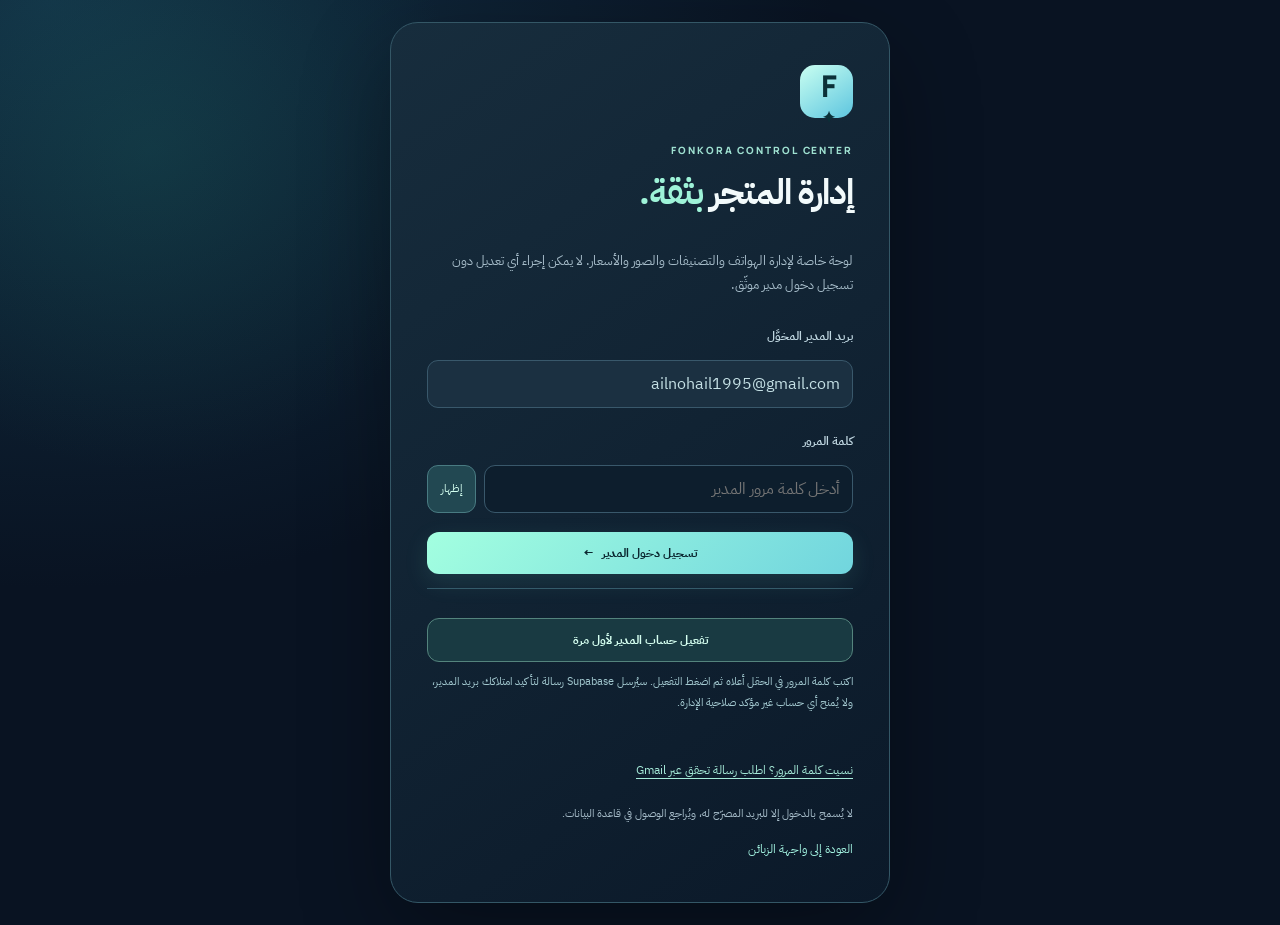
==== commit 27427bb0: "feat(security): require Gmail nonce form for password change inside logged-in manager dashboard" ====
--- a/admin.html
+++ b/admin.html
@@ -108,7 +108,17 @@
    <section class="tab" id="page-settings">
     <div class="section-head"><div><h2>الإعدادات والحماية</h2><p>صلاحيات المدير، وحالة خدمات التطبيق، وآلية نشر المنتجات.</p></div></div>
     <div class="grid-two">
-      <div class="panel"><h3>حماية البيانات</h3><p>المدير المخوَّل: <strong>ailnohail1995@gmail.com</strong></p><button id="changePassword" type="button" class="btn outline">🔐 تغيير كلمة المرور عبر البريد</button><p id="recoveryStatus" class="muted">يتطلب التغيير التحقق برسالة من Supabase Auth تصل إلى بريد المدير.</p><p>مسموح بالتعديل فقط لحساب المدير الموثَّق. تعمل سياسة RLS في قاعدة البيانات، وليس اعتماداً على إخفاء هذا الرابط.</p><p class="safe-note">صلاحية إضافة المنتجات لا تعني صلاحية إصدار فواتير أو تحصيل مدفوعات؛ هذه المزايا لم تُبنَ بعد.</p></div>
+      <div class="panel"><h3>حماية البيانات</h3><p>المدير المخوَّل: <strong>ailnohail1995@gmail.com</strong></p><button id="changePassword" type="button" class="btn outline">🔐 إرسال رمز تغيير كلمة المرور إلى Gmail</button>
+<p id="recoveryStatus" class="muted">يُرسل رمز تحقق إلى البريد المسجّل للمدير، ثم يُستخدم لتغيير كلمة المرور.</p>
+<form id="reauthPasswordForm" class="reauth-form hidden">
+  <label for="reauthNonce">رمز التحقق الذي وصلك عبر Gmail</label>
+  <input id="reauthNonce" type="text" inputmode="numeric" autocomplete="one-time-code" maxlength="12" placeholder="رمز إعادة التحقق" required>
+  <label for="reauthNewPassword">كلمة المرور الجديدة</label>
+  <input id="reauthNewPassword" type="password" autocomplete="new-password" minlength="12" placeholder="١٢ محرفاً على الأقل" required>
+  <label for="reauthPasswordRepeat">تأكيد كلمة المرور</label>
+  <input id="reauthPasswordRepeat" type="password" autocomplete="new-password" minlength="12" required>
+  <div class="form-actions"><button id="saveVerifiedPassword" type="submit" class="btn primary">تأكيد الرمز وتغيير كلمة المرور</button><button id="cancelVerifiedPassword" type="button" class="btn outline">إلغاء</button></div>
+</form><p>مسموح بالتعديل فقط لحساب المدير الموثَّق. تعمل سياسة RLS في قاعدة البيانات، وليس اعتماداً على إخفاء هذا الرابط.</p><p class="safe-note">صلاحية إضافة المنتجات لا تعني صلاحية إصدار فواتير أو تحصيل مدفوعات؛ هذه المزايا لم تُبنَ بعد.</p></div>
       <div class="panel"><h3>العملة وسعر الصرف</h3><p>يتلقى المتجر سعر الصرف المرجعي تلقائياً من خدمة Cloudflare المخصصة ويُظهر المصدر وتاريخ التحديث.</p><div id="fxInfo" class="muted">قراءة سعر الصرف...</div><button id="checkFx" class="btn outline">تحقق من السعر الآن</button></div>
       <div class="panel"><h3>صور المنتجات</h3><p>رفع صورة JPEG أو PNG أو WebP إلى مساحة فونكورا العامة، وتحويلها تلقائياً إلى WebP مضغوط. يُفضّل رفع صورة أصلية شفافة أو مرخّصة.</p><p class="muted">صورة الجهاز تُحفظ داخل تخزين مشروعك، لا في محادثة ChatGPT.</p></div>
       <div class="panel"><h3>عمليات التدقيق</h3><p>كل إضافة أو تعديل أو إيقاف نشر يُسجل في قاعدة البيانات بتاريخ ومرجع وحساب المنفّذ.</p><p class="muted">الاحتفاظ بسجل التعديلات يساعد في معالجة الأخطاء، لكنه لا يغني عن النسخ الاحتياطي.</p><button id="showAudit" type="button" class="btn outline">عرض آخر التغييرات</button><div id="auditList" class="audit-list muted" aria-live="polite"></div></div>
--- a/admin.css
+++ b/admin.css
@@ -23,3 +23,12 @@
 #recoveryForm .btn{margin-top:5px}
 #changePassword{margin:5px 0 9px}
 #recoveryStatus{font-size:11px}
+
+/* Account activation with browser-only password entry and email verification. */
+.first-activation{border-top:1px solid #335767;margin-top:14px;padding-top:18px}
+.first-activation>.btn{width:100%;border-color:#54847d;background:#193a42;color:#d5fff0}
+.first-activation>p{font-size:11px;color:#a3c9d0;margin:10px 0}
+#signupConfirmForm{margin-top:14px;padding:11px;background:#152c3d;border:1px solid #416278;border-radius:14px}
+#signupConfirmForm>label{font-size:11px}
+#signupConfirmForm .btn{margin-top:8px}
+#signupStatus{min-height:12px}
